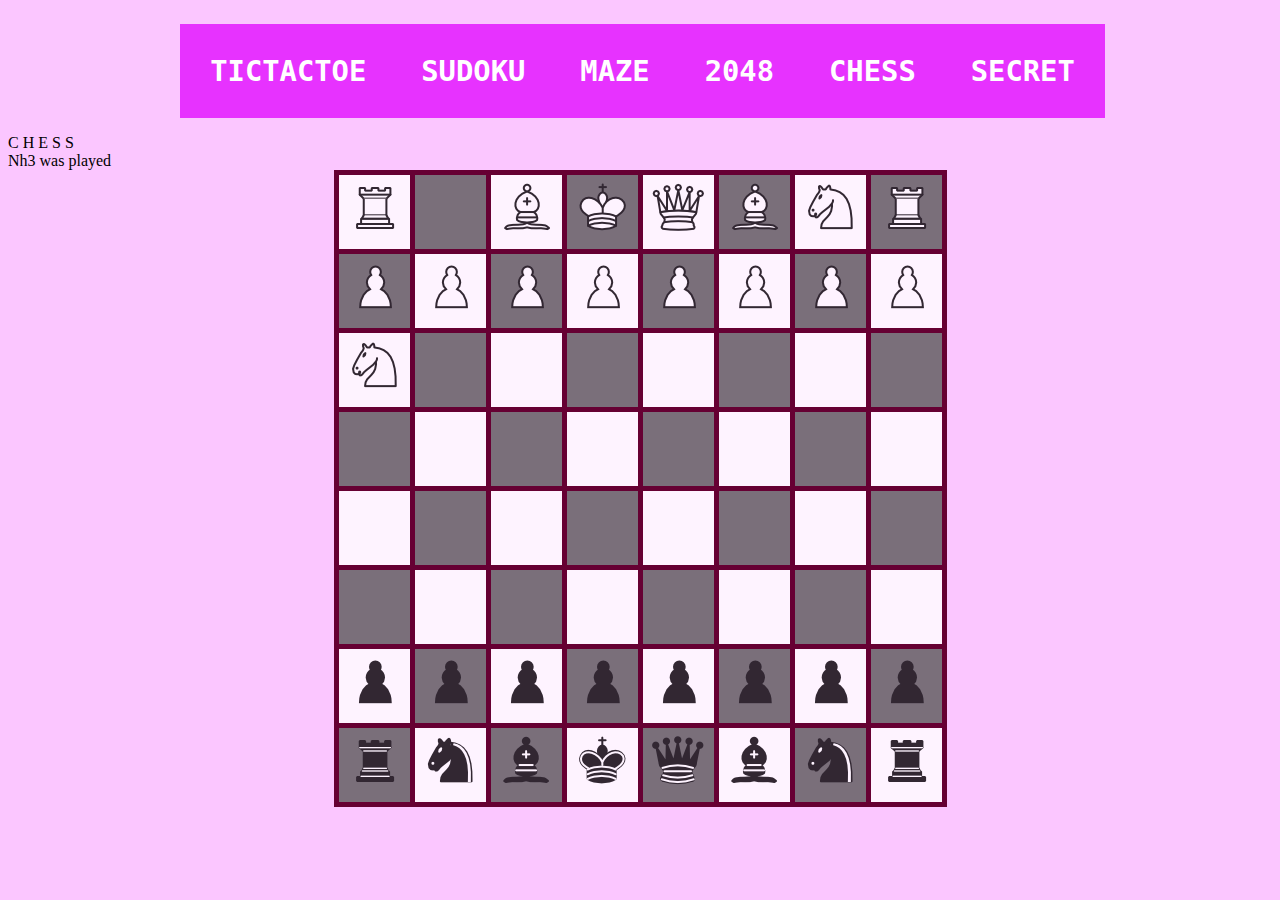
==== Chess.html @ 19072c99 "Hey!" ====
<!DOCTYPE html>
<html lang="en">
<head>
    <meta charset="UTF-8">
    <meta http-equiv="X-UA-Compatible" content="IE=edge">
    <meta name="viewport" content="width=device-width, initial-scale=1.0">
    <title>Chess</title>
</head>
<body onload="ChessMain()">
    <link href="index.css" rel="stylesheet"></link>
    <link href="Chess.css" rel="stylesheet"></link>
    <ul class="menubar">
        <li class="menuitem"><a href="Tictactoe.html">Tictactoe</a></li>
        <li class="menuitem"><a href="Sudoku.html">Sudoku</a></li>
        <li class="menuitem"><a href="Maze.html">Maze</a></li>
        <li class="menuitem"><a href="My2048.html">2048</a></li>
        <li class="menuitem"><a href="Chess.html">Chess</a></li>
        <li class="menuitem"><a href="Secret.html">Secret</a></li>
    </ul>
    <div id="welcome">C H E S S</div>
    <div id="label">Click on the corresponding piece to move. Press U to undo and R to redo.</div>
    <table class="board">
        <tr>
            <td id="td00" class="matrix"><img id="img00"></td>
            <td id="td01" class="matrix"><img id="img01"></td>
            <td id="td02" class="matrix"><img id="img02"></td>
            <td id="td03" class="matrix"><img id="img03"></td>
            <td id="td04" class="matrix"><img id="img04"></td>
            <td id="td05" class="matrix"><img id="img05"></td>
            <td id="td06" class="matrix"><img id="img06"></td>
            <td id="td07" class="matrix"><img id="img07"></td>
        </tr>
        <tr>
            <td id="td10" class="matrix"><img id="img10"></td>
            <td id="td11" class="matrix"><img id="img11"></td>
            <td id="td12" class="matrix"><img id="img12"></td>
            <td id="td13" class="matrix"><img id="img13"></td>
            <td id="td14" class="matrix"><img id="img14"></td>
            <td id="td15" class="matrix"><img id="img15"></td>
            <td id="td16" class="matrix"><img id="img16"></td>
            <td id="td17" class="matrix"><img id="img17"></td>
        </tr>
        <tr>
            <td id="td20" class="matrix"><img id="img20"></td>
            <td id="td21" class="matrix"><img id="img21"></td>
            <td id="td22" class="matrix"><img id="img22"></td>
            <td id="td23" class="matrix"><img id="img23"></td>
            <td id="td24" class="matrix"><img id="img24"></td>
            <td id="td25" class="matrix"><img id="img25"></td>
            <td id="td26" class="matrix"><img id="img26"></td>
            <td id="td27" class="matrix"><img id="img27"></td>
        </tr>
        <tr>
            <td id="td30" class="matrix"><img id="img30"></td>
            <td id="td31" class="matrix"><img id="img31"></td>
            <td id="td32" class="matrix"><img id="img32"></td>
            <td id="td33" class="matrix"><img id="img33"></td>
            <td id="td34" class="matrix"><img id="img34"></td>
            <td id="td35" class="matrix"><img id="img35"></td>
            <td id="td36" class="matrix"><img id="img36"></td>
            <td id="td37" class="matrix"><img id="img37"></td>
        </tr>
        <tr>
            <td id="td40" class="matrix"><img id="img40"></td>
            <td id="td41" class="matrix"><img id="img41"></td>
            <td id="td42" class="matrix"><img id="img42"></td>
            <td id="td43" class="matrix"><img id="img43"></td>
            <td id="td44" class="matrix"><img id="img44"></td>
            <td id="td45" class="matrix"><img id="img45"></td>
            <td id="td46" class="matrix"><img id="img46"></td>
            <td id="td47" class="matrix"><img id="img47"></td>
        </tr>
        <tr>
            <td id="td50" class="matrix"><img id="img50"></td>
            <td id="td51" class="matrix"><img id="img51"></td>
            <td id="td52" class="matrix"><img id="img52"></td>
            <td id="td53" class="matrix"><img id="img53"></td>
            <td id="td54" class="matrix"><img id="img54"></td>
            <td id="td55" class="matrix"><img id="img55"></td>
            <td id="td56" class="matrix"><img id="img56"></td>
            <td id="td57" class="matrix"><img id="img57"></td>
        </tr>
        <tr>
            <td id="td60" class="matrix"><img id="img60"></td>
            <td id="td61" class="matrix"><img id="img61"></td>
            <td id="td62" class="matrix"><img id="img62"></td>
            <td id="td63" class="matrix"><img id="img63"></td>
            <td id="td64" class="matrix"><img id="img64"></td>
            <td id="td65" class="matrix"><img id="img65"></td>
            <td id="td66" class="matrix"><img id="img66"></td>
            <td id="td67" class="matrix"><img id="img67"></td>
        </tr>
        <tr>
            <td id="td70" class="matrix"><img id="img70"></td>
            <td id="td71" class="matrix"><img id="img71"></td>
            <td id="td72" class="matrix"><img id="img72"></td>
            <td id="td73" class="matrix"><img id="img73"></td>
            <td id="td74" class="matrix"><img id="img74"></td>
            <td id="td75" class="matrix"><img id="img75"></td>
            <td id="td76" class="matrix"><img id="img76"></td>
            <td id="td77" class="matrix"><img id="img77"></td>
        </tr>
    </table>
    <script src="Chess.js"></script>
</body>
</html>
---- index.css ----
.menubar
{
    display:flex;
    justify-content:center;
    padding:0px;
}
.menuitem
{
    text-transform:uppercase;
    display:inline;
    margin-right:-5px;
    font-size:1.8rem;
    font-family:monospace;
    font-weight:bolder;
    padding:30px;
    background:rgb(231, 50, 255);
    color:rgb(255, 255, 255);
    cursor:pointer;
    transition:all 0.3s;
}
.menuitem:hover
{
    background:rgb(205, 1, 228);
}
a
{
    text-decoration:none;
    color:white;
}
#welcome-text
{
    display:flex;
    justify-content:center;
    align-items:center;
    text-transform:uppercase;
    font-weight:bolder;
    font-family:monospace;
    font-size:5rem;
    color:rgb(238,238,110);
    /* -webkit-text-stroke:5px rgb(231, 50, 255); */
    letter-spacing:5px;
    text-shadow:5px 0 rgb(231, 50, 255), -5px 0 rgb(231, 50, 255), 0 5px rgb(231, 50, 255), 0 -5px rgb(231, 50, 255), 5px 5px rgb(231, 50, 255), -5px -5px rgb(231, 50, 255), 5px -5px rgb(231, 50, 255), -5px 5px rgb(231, 50, 255);
    height:450px;
}
body
{
    background:rgb(251, 198, 255);
}
---- Chess.css ----
.welcome
{
    display:flex;
    justify-content:center;
    align-items:center;
    text-align:center;
    height:120px;
    font-size:5.4rem;
    font-family:monospace;
}
.label
{
    /* display:flex; */
    justify-content:center;
    align-items:center;
    text-align:center;
    height:60px;
    font-size:1.2rem;
    font-family:monospace;
}
.matrix
{
    text-align:center;
    justify-content:center;
    align-items:center;
    height:72px;
    width:69px;
    border-width:5px;
    border-style:solid;
    border-color:rgb(102,0,51);
    cursor:pointer;
    /* padding:5px;
    background-clip:content-box; */
    font-size:2.7rem;
    font-family:monospace;
    font-weight:bolder;
    opacity:0.8;
}
.matrix:hover
{
    opacity:1;
}
.board
{
    display:flex;
    border-collapse:collapse;
    justify-content:center;
    align-items:center;
    /* height:100vh; */
}
body
{
    align-content:center;
}
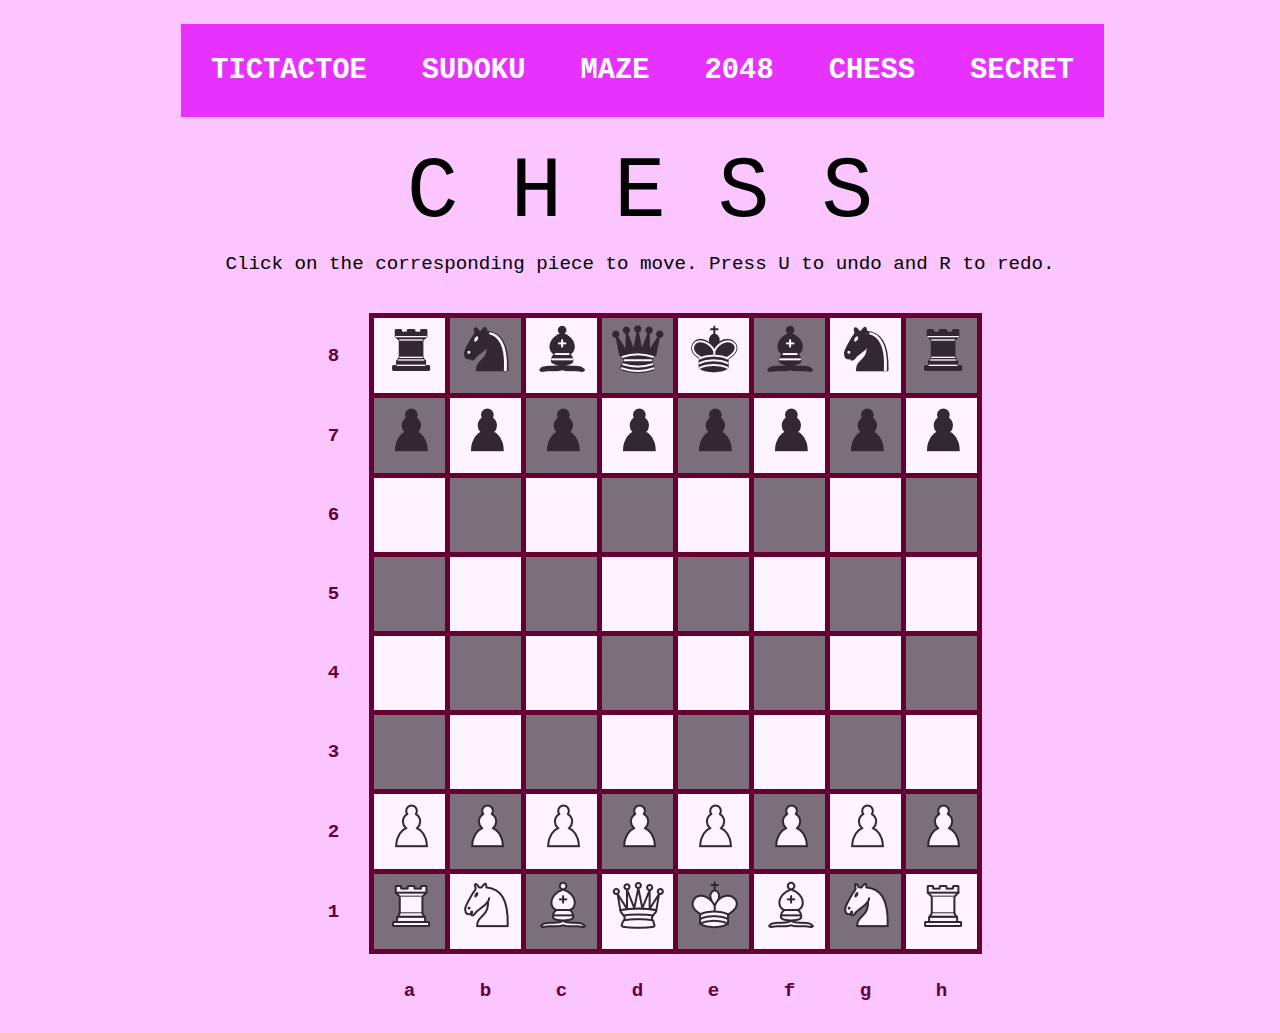
==== commit baedd2a3: "Hey!" ====
--- a/Chess.html
+++ b/Chess.html
@@ -21,6 +21,7 @@
     <div id="label">Click on the corresponding piece to move. Press U to undo and R to redo.</div>
     <table class="board">
         <tr>
+            <td id="number0" class="label"></td>
             <td id="td00" class="matrix"><img id="img00"></td>
             <td id="td01" class="matrix"><img id="img01"></td>
             <td id="td02" class="matrix"><img id="img02"></td>
@@ -31,6 +32,7 @@
             <td id="td07" class="matrix"><img id="img07"></td>
         </tr>
         <tr>
+            <td id="number1" class="label"></td>
             <td id="td10" class="matrix"><img id="img10"></td>
             <td id="td11" class="matrix"><img id="img11"></td>
             <td id="td12" class="matrix"><img id="img12"></td>
@@ -41,6 +43,7 @@
             <td id="td17" class="matrix"><img id="img17"></td>
         </tr>
         <tr>
+            <td id="number2" class="label"></td>
             <td id="td20" class="matrix"><img id="img20"></td>
             <td id="td21" class="matrix"><img id="img21"></td>
             <td id="td22" class="matrix"><img id="img22"></td>
@@ -51,6 +54,7 @@
             <td id="td27" class="matrix"><img id="img27"></td>
         </tr>
         <tr>
+            <td id="number3" class="label"></td>
             <td id="td30" class="matrix"><img id="img30"></td>
             <td id="td31" class="matrix"><img id="img31"></td>
             <td id="td32" class="matrix"><img id="img32"></td>
@@ -61,6 +65,7 @@
             <td id="td37" class="matrix"><img id="img37"></td>
         </tr>
         <tr>
+            <td id="number4" class="label"></td>
             <td id="td40" class="matrix"><img id="img40"></td>
             <td id="td41" class="matrix"><img id="img41"></td>
             <td id="td42" class="matrix"><img id="img42"></td>
@@ -71,6 +76,7 @@
             <td id="td47" class="matrix"><img id="img47"></td>
         </tr>
         <tr>
+            <td id="number5" class="label"></td>
             <td id="td50" class="matrix"><img id="img50"></td>
             <td id="td51" class="matrix"><img id="img51"></td>
             <td id="td52" class="matrix"><img id="img52"></td>
@@ -81,6 +87,7 @@
             <td id="td57" class="matrix"><img id="img57"></td>
         </tr>
         <tr>
+            <td id="number6" class="label"></td>
             <td id="td60" class="matrix"><img id="img60"></td>
             <td id="td61" class="matrix"><img id="img61"></td>
             <td id="td62" class="matrix"><img id="img62"></td>
@@ -91,6 +98,7 @@
             <td id="td67" class="matrix"><img id="img67"></td>
         </tr>
         <tr>
+            <td id="number7" class="label"></td>
             <td id="td70" class="matrix"><img id="img70"></td>
             <td id="td71" class="matrix"><img id="img71"></td>
             <td id="td72" class="matrix"><img id="img72"></td>
@@ -100,6 +108,17 @@
             <td id="td76" class="matrix"><img id="img76"></td>
             <td id="td77" class="matrix"><img id="img77"></td>
         </tr>
+        <tr>
+            <td></td>
+            <td id="letter0" class="label"></td>
+            <td id="letter1" class="label"></td>
+            <td id="letter2" class="label"></td>
+            <td id="letter3" class="label"></td>
+            <td id="letter4" class="label"></td>
+            <td id="letter5" class="label"></td>
+            <td id="letter6" class="label"></td>
+            <td id="letter7" class="label"></td>
+        </tr>
     </table>
     <script src="Chess.js"></script>
 </body>
--- a/Chess.css
+++ b/Chess.css
@@ -1,4 +1,4 @@
-.welcome
+#welcome
 {
     display:flex;
     justify-content:center;
@@ -8,7 +8,7 @@
     font-size:5.4rem;
     font-family:monospace;
 }
-.label
+#label
 {
     /* display:flex; */
     justify-content:center;
@@ -17,6 +17,18 @@
     height:60px;
     font-size:1.2rem;
     font-family:monospace;
+}
+.label
+{
+    justify-content:center;
+    align-items:center;
+    text-align:center;
+    width:69px;
+    height:72px;
+    font-size:1.2rem;
+    font-family:monospace;
+    font-weight:bold;
+    color:rgb(102,0,51);
 }
 .matrix
 {
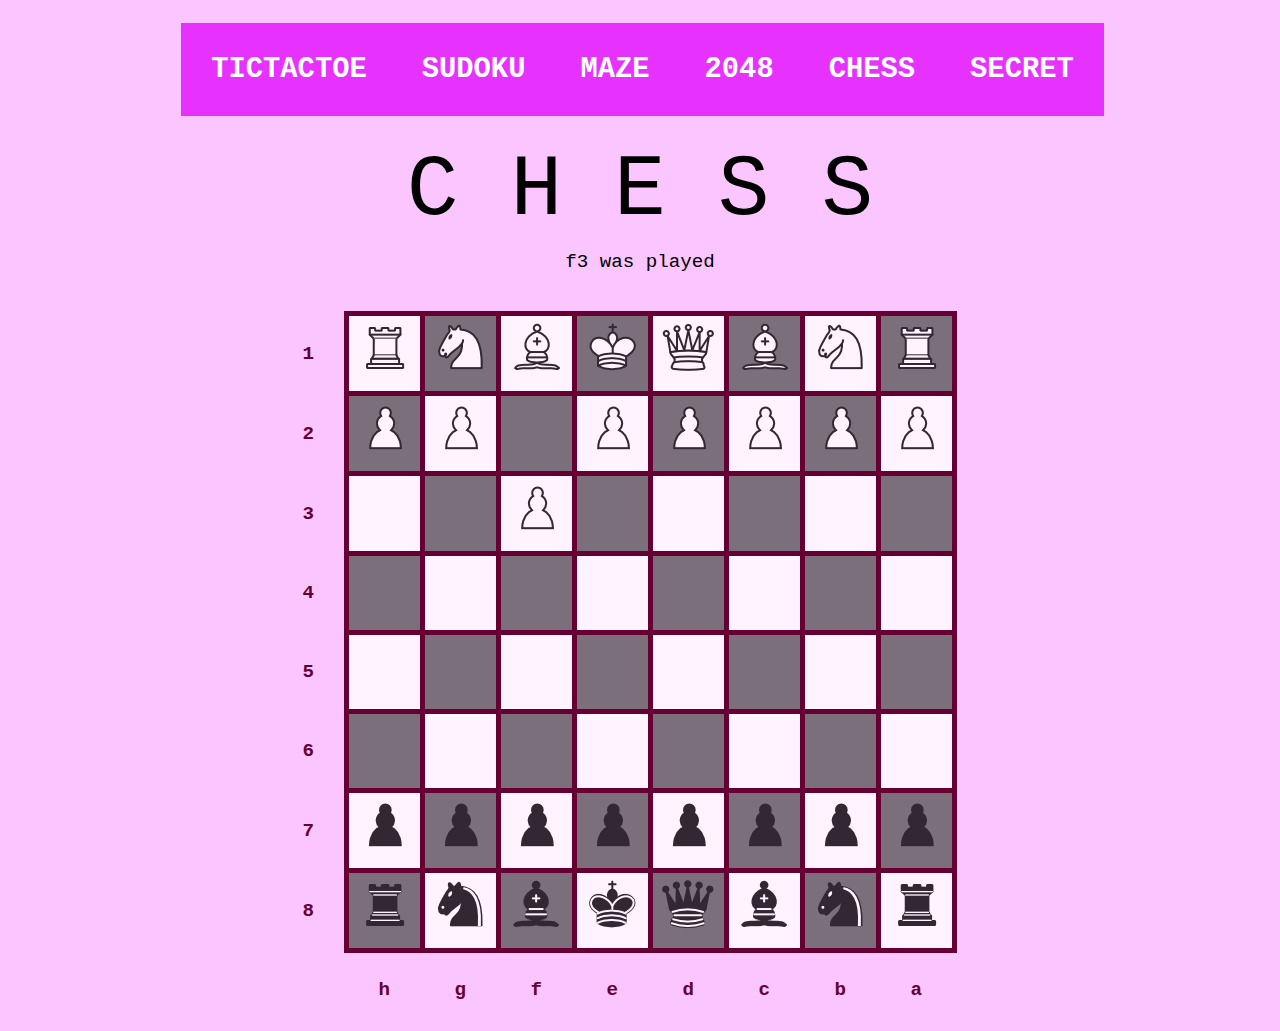
==== commit 84bab4f1: "Hey!" ====
--- a/Chess.html
+++ b/Chess.html
@@ -9,14 +9,14 @@
 <body onload="ChessMain()">
     <link href="index.css" rel="stylesheet"></link>
     <link href="Chess.css" rel="stylesheet"></link>
-    <ul class="menubar">
-        <li class="menuitem"><a href="Tictactoe.html">Tictactoe</a></li>
-        <li class="menuitem"><a href="Sudoku.html">Sudoku</a></li>
-        <li class="menuitem"><a href="Maze.html">Maze</a></li>
-        <li class="menuitem"><a href="My2048.html">2048</a></li>
-        <li class="menuitem"><a href="Chess.html">Chess</a></li>
-        <li class="menuitem"><a href="Secret.html">Secret</a></li>
-    </ul>
+    <div class="menubar">
+        <button class="menuitem" onclick="location.href='Tictactoe.html'">Tictactoe</button>
+        <button class="menuitem" onclick="location.href='Sudoku.html'">Sudoku</button>
+        <button class="menuitem" onclick="location.href='Maze.html'">Maze</button>
+        <button class="menuitem" onclick="location.href='My2048.html'">2048</button>
+        <button class="menuitem" onclick="location.href='Chess.html'">Chess</button>
+        <button class="menuitem" onclick="location.href='Secret.html'">Secret</button>
+    </div>
     <div id="welcome">C H E S S</div>
     <div id="label">Click on the corresponding piece to move. Press U to undo and R to redo.</div>
     <table class="board">
--- a/index.css
+++ b/index.css
@@ -2,7 +2,7 @@
 {
     display:flex;
     justify-content:center;
-    padding:0px;
+    padding:15px;
 }
 .menuitem
 {
@@ -13,6 +13,7 @@
     font-family:monospace;
     font-weight:bolder;
     padding:30px;
+    border:none;
     background:rgb(231, 50, 255);
     color:rgb(255, 255, 255);
     cursor:pointer;
@@ -22,16 +23,31 @@
 {
     background:rgb(205, 1, 228);
 }
+.menuitem:active
+{
+    background:rgb(171, 29, 190);
+    transition:all 0.1s;
+}
 a
 {
     text-decoration:none;
     color:white;
+}
+#label
+{
+    justify-content:center;
+    align-items:center;
+    text-align:center;
+    height:60px;
+    font-size:1.2rem;
+    font-family:monospace;
 }
 #welcome-text
 {
     display:flex;
     justify-content:center;
     align-items:center;
+    text-align:center;
     text-transform:uppercase;
     font-weight:bolder;
     font-family:monospace;
--- a/Chess.css
+++ b/Chess.css
@@ -59,6 +59,7 @@
     justify-content:center;
     align-items:center;
     /* height:100vh; */
+    width:96%;
 }
 body
 {
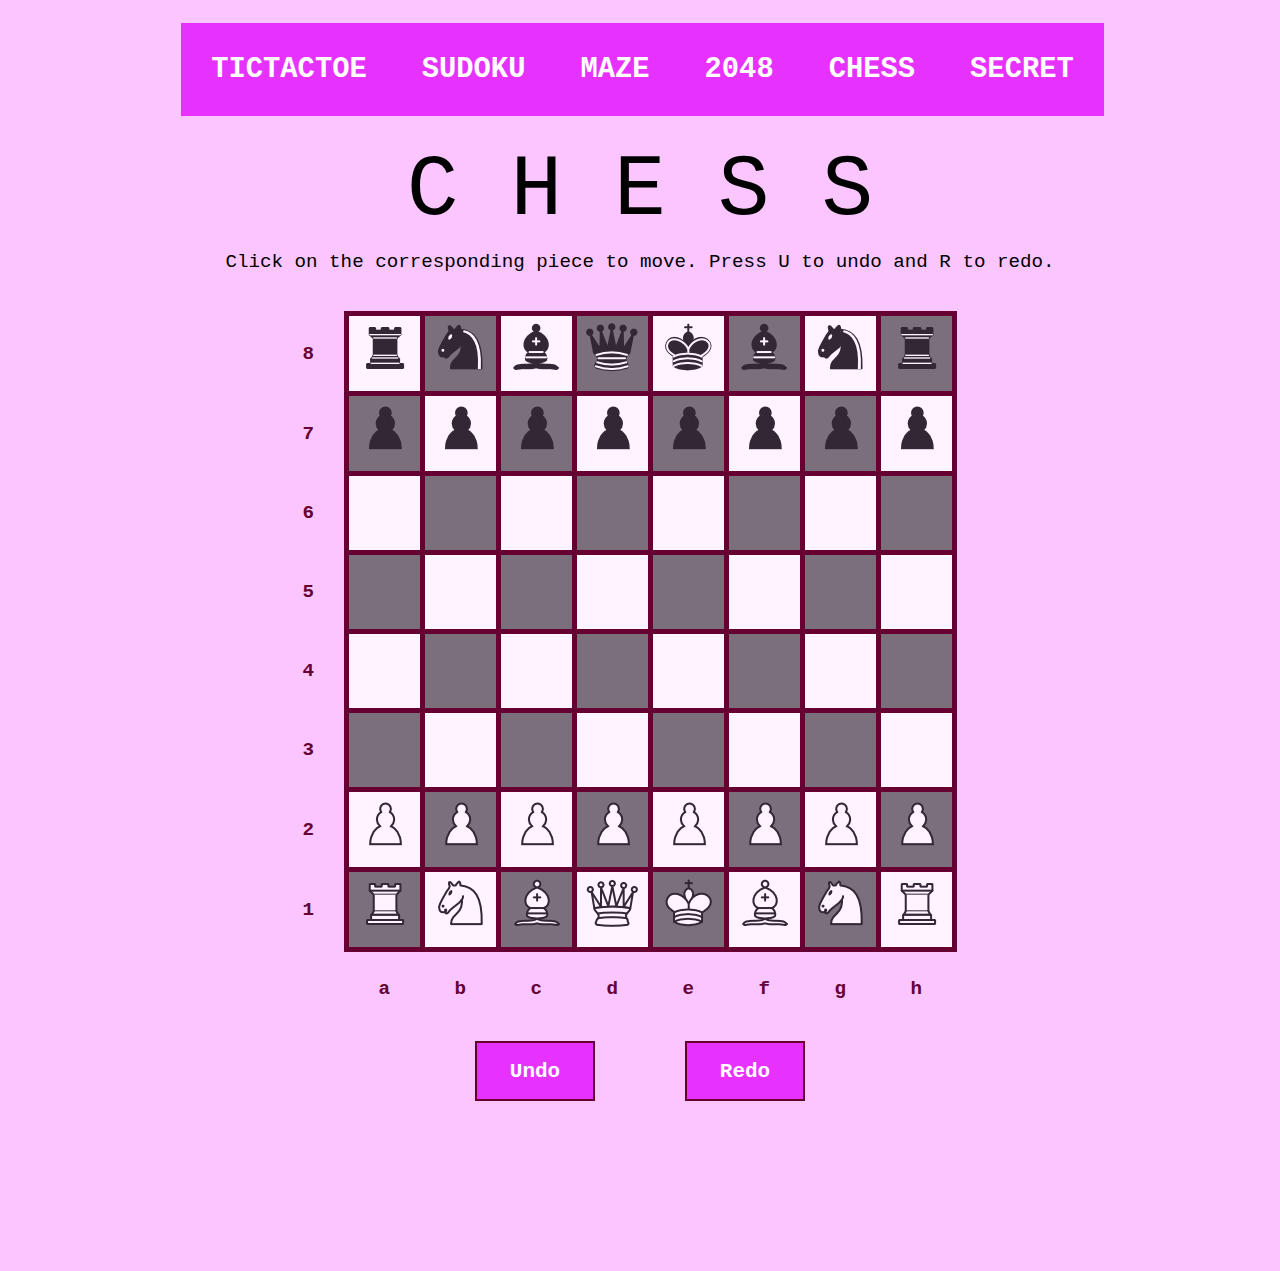
==== commit 796a17fe: "Hey!" ====
--- a/Chess.html
+++ b/Chess.html
@@ -19,7 +19,7 @@
     </div>
     <div id="welcome">C H E S S</div>
     <div id="label">Click on the corresponding piece to move. Press U to undo and R to redo.</div>
-    <table class="board">
+    <table id="board">
         <tr>
             <td id="number0" class="label"></td>
             <td id="td00" class="matrix"><img id="img00"></td>
@@ -120,6 +120,19 @@
             <td id="letter7" class="label"></td>
         </tr>
     </table>
+    <div id="optiongroup">
+        <button id="undo" class="option" type="button">Undo</button>
+        <div class="minispace"></div>
+        <button id="redo" class="option" type="button">Redo</button>
+    </div>
+    <table id="promo">
+        <tr>
+            <td id="bishop" class="promochoose"><img id="bishopi"></td>
+            <td id="knight" class="promochoose"><img id="knighti"></td>
+            <td id="rook" class="promochoose"><img id="rooki"></td>
+            <td id="queen" class="promochoose"><img id="queeni"></td>
+        </tr>
+    </table>
     <script src="Chess.js"></script>
 </body>
 </html>--- a/Chess.css
+++ b/Chess.css
@@ -50,9 +50,15 @@
 }
 .matrix:hover
 {
+    opacity:0.9;
+    transition:all 0.1s;
+}
+.matrix:active
+{
     opacity:1;
+    transition:all 0.1s;
 }
-.board
+#board
 {
     display:flex;
     border-collapse:collapse;
@@ -61,6 +67,89 @@
     /* height:100vh; */
     width:96%;
 }
+.whitebox
+{
+    background-color:rgb(255,255,255);
+}
+.blackbox
+{
+    background-color:rgb(90,90,90);
+}
+.minispace
+{
+    width:90px;
+    display:block;
+}
+.option
+{
+    display:flex;
+    text-align:center;
+    justify-content:center;
+    align-items:center;
+    height:60px;
+    width:120px;
+    background:rgb(231, 50, 255);
+    color:rgb(255, 255, 255);
+    border-style:solid;
+    border-color:rgb(102,0,51);
+    cursor:pointer;
+    font-size:21px;
+    font-family:monospace;
+    font-weight:bolder;
+}
+.option:hover
+{
+    background:rgb(205, 1, 228);
+    transition:all 0.1s;
+}
+.option:active
+{
+    background:rgb(171, 29, 190);
+    transition:all 0.1s;
+}
+#optiongroup
+{
+    display:flex;
+    justify-content:center;
+    align-items:center;
+    height:90px;
+}
+#promo
+{
+    display:flex;
+    border-collapse:collapse;
+    justify-content:center;
+    align-items:center;
+    height:150px;
+    visibility:hidden;
+}
+.promochoose
+{
+    text-align:center;
+    justify-content:center;
+    align-items:center;
+    height:72px;
+    width:69px;
+    border-width:5px;
+    border-style:solid;
+    border-color:rgb(102,0,51);
+    cursor:pointer;
+    font-size:2.7rem;
+    font-family:monospace;
+    font-weight:bolder;
+    opacity:0.8;
+    background-color:rgba(233, 233, 233, 1);
+}
+.promochoose:hover
+{
+    background-color:rgb(250, 180, 255);
+    transition:all 0.1s;
+}
+.promochoose:active
+{
+    background-color:rgb(236, 137, 249);
+    transition:all 0.1s;
+}
 body
 {
     align-content:center;
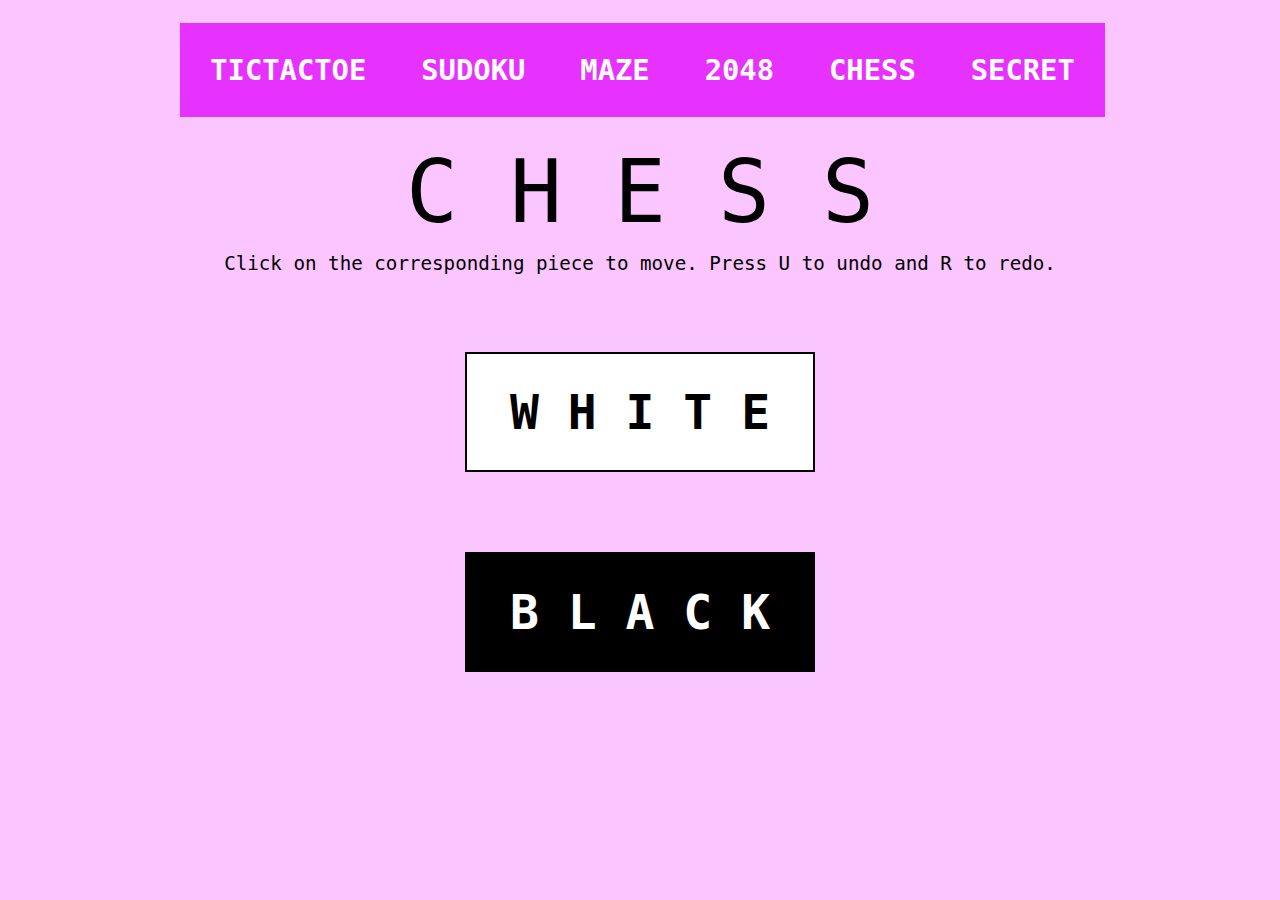
==== commit d39417fb: "Hey!" ====
--- a/Chess.html
+++ b/Chess.html
@@ -19,6 +19,14 @@
     </div>
     <div id="welcome">C H E S S</div>
     <div id="label">Click on the corresponding piece to move. Press U to undo and R to redo.</div>
+    <div id="done">
+        <div class="sidechoose">
+            <button id="white" class="side" type="button">W h i t e</button>
+        </div>
+        <div class="sidechoose">
+            <button id="black" class="side" type="button">B l a c k</button>
+        </div>
+    </div>
     <table id="board">
         <tr>
             <td id="number0" class="label"></td>
--- a/Chess.css
+++ b/Chess.css
@@ -29,6 +29,64 @@
     font-family:monospace;
     font-weight:bold;
     color:rgb(102,0,51);
+}
+.sidechoose
+{
+    display:flex;
+    justify-content:center;
+    align-items:center;
+    height:200px;
+}
+.side
+{
+    text-transform:uppercase;
+    display:flex;
+    text-align:center;
+    justify-content:center;
+    align-items:center;
+    height:120px;
+    width:350px;
+    border-style:solid;
+    border-color:rgb(0, 0, 0);
+    cursor:pointer;
+    font-size:3rem;
+    font-family:monospace;
+    font-weight:bolder;
+}
+.side:hover
+{
+    transition:all 0.1s;
+}
+.side:active
+{
+    transition:all 0.1s;
+}
+#white
+{
+    cursor:pointer;
+    color:rgb(0, 0, 0);
+    background-color:rgb(255, 255, 255);
+}
+#white:hover
+{
+    background-color:rgb(225,225,225);
+}
+#white:active
+{
+    background-color:rgb(255, 255, 255);
+}
+#black
+{
+    color:rgb(255, 255, 255);
+    background-color:rgb(0, 0, 0);
+}
+#black:hover
+{
+    background-color:rgb(60,60,60);
+}
+#black:active
+{
+    background-color:rgb(0, 0, 0);
 }
 .matrix
 {
@@ -113,6 +171,7 @@
     justify-content:center;
     align-items:center;
     height:90px;
+    visibility:hidden;
 }
 #promo
 {
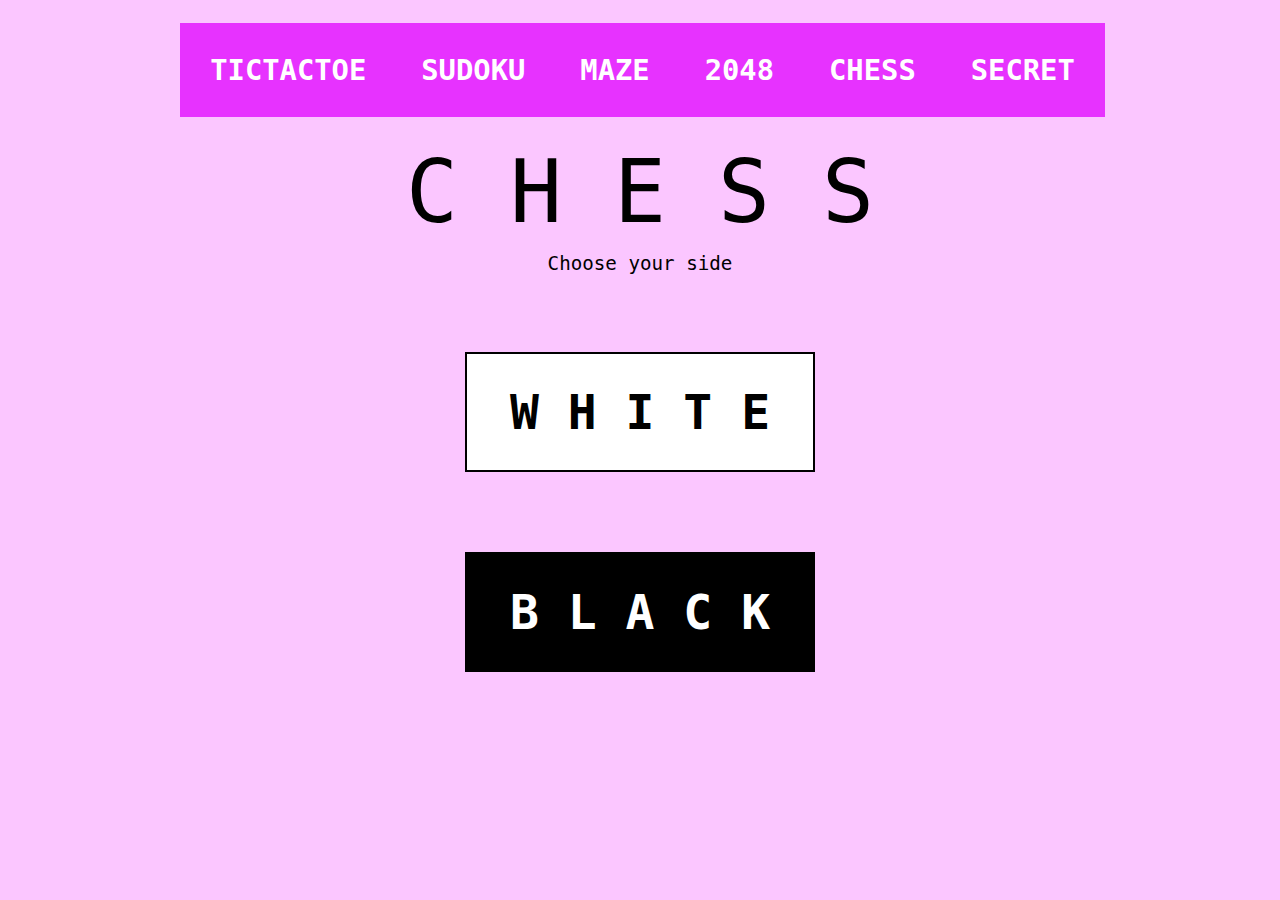
==== commit abebab7c: "Hey!" ====
--- a/Chess.html
+++ b/Chess.html
@@ -18,7 +18,7 @@
         <button class="menuitem" onclick="location.href='Secret.html'">Secret</button>
     </div>
     <div id="welcome">C H E S S</div>
-    <div id="label">Click on the corresponding piece to move. Press U to undo and R to redo.</div>
+    <div id="label">Choose your side</div>
     <div id="done">
         <div class="sidechoose">
             <button id="white" class="side" type="button">W h i t e</button>
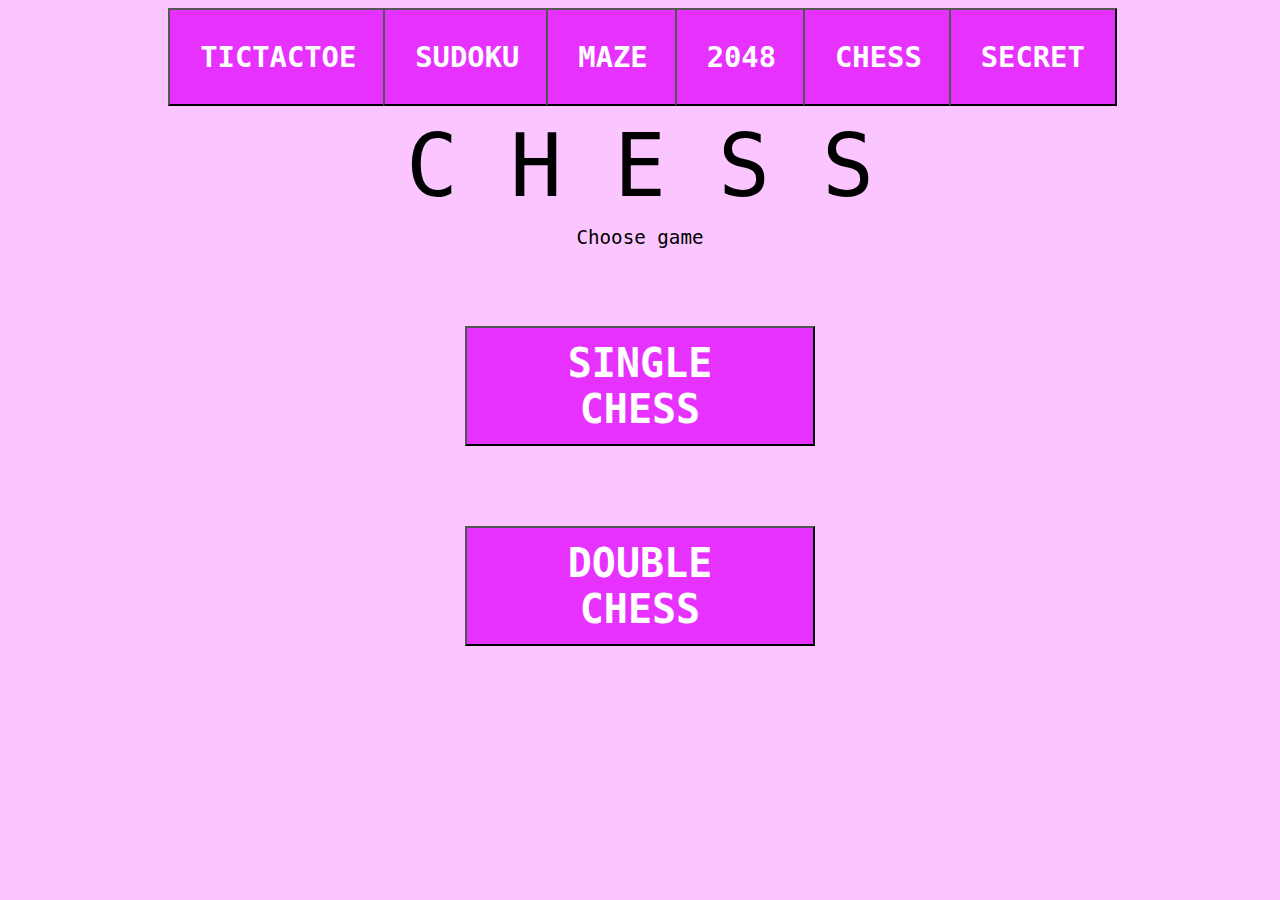
==== commit f4b79f65: "Hey!" ====
--- a/Chess.html
+++ b/Chess.html
@@ -18,8 +18,16 @@
         <button class="menuitem" onclick="location.href='Secret.html'">Secret</button>
     </div>
     <div id="welcome">C H E S S</div>
-    <div id="label">Choose your side</div>
-    <div id="done">
+    <div id="label">Choose game</div>
+    <div id="chesstype">
+        <div class="sidechoose">
+            <button id="single" class="playtype" type="button">Single Chess</button>
+        </div>
+        <div class="sidechoose">
+            <button id="double" class="playtype" type="button">Double Chess</button>
+        </div>
+    </div>
+    <div id="sidetype">
         <div class="sidechoose">
             <button id="white" class="side" type="button">W h i t e</button>
         </div>
@@ -27,107 +35,10 @@
             <button id="black" class="side" type="button">B l a c k</button>
         </div>
     </div>
-    <table id="board">
-        <tr>
-            <td id="number0" class="label"></td>
-            <td id="td00" class="matrix"><img id="img00"></td>
-            <td id="td01" class="matrix"><img id="img01"></td>
-            <td id="td02" class="matrix"><img id="img02"></td>
-            <td id="td03" class="matrix"><img id="img03"></td>
-            <td id="td04" class="matrix"><img id="img04"></td>
-            <td id="td05" class="matrix"><img id="img05"></td>
-            <td id="td06" class="matrix"><img id="img06"></td>
-            <td id="td07" class="matrix"><img id="img07"></td>
-        </tr>
-        <tr>
-            <td id="number1" class="label"></td>
-            <td id="td10" class="matrix"><img id="img10"></td>
-            <td id="td11" class="matrix"><img id="img11"></td>
-            <td id="td12" class="matrix"><img id="img12"></td>
-            <td id="td13" class="matrix"><img id="img13"></td>
-            <td id="td14" class="matrix"><img id="img14"></td>
-            <td id="td15" class="matrix"><img id="img15"></td>
-            <td id="td16" class="matrix"><img id="img16"></td>
-            <td id="td17" class="matrix"><img id="img17"></td>
-        </tr>
-        <tr>
-            <td id="number2" class="label"></td>
-            <td id="td20" class="matrix"><img id="img20"></td>
-            <td id="td21" class="matrix"><img id="img21"></td>
-            <td id="td22" class="matrix"><img id="img22"></td>
-            <td id="td23" class="matrix"><img id="img23"></td>
-            <td id="td24" class="matrix"><img id="img24"></td>
-            <td id="td25" class="matrix"><img id="img25"></td>
-            <td id="td26" class="matrix"><img id="img26"></td>
-            <td id="td27" class="matrix"><img id="img27"></td>
-        </tr>
-        <tr>
-            <td id="number3" class="label"></td>
-            <td id="td30" class="matrix"><img id="img30"></td>
-            <td id="td31" class="matrix"><img id="img31"></td>
-            <td id="td32" class="matrix"><img id="img32"></td>
-            <td id="td33" class="matrix"><img id="img33"></td>
-            <td id="td34" class="matrix"><img id="img34"></td>
-            <td id="td35" class="matrix"><img id="img35"></td>
-            <td id="td36" class="matrix"><img id="img36"></td>
-            <td id="td37" class="matrix"><img id="img37"></td>
-        </tr>
-        <tr>
-            <td id="number4" class="label"></td>
-            <td id="td40" class="matrix"><img id="img40"></td>
-            <td id="td41" class="matrix"><img id="img41"></td>
-            <td id="td42" class="matrix"><img id="img42"></td>
-            <td id="td43" class="matrix"><img id="img43"></td>
-            <td id="td44" class="matrix"><img id="img44"></td>
-            <td id="td45" class="matrix"><img id="img45"></td>
-            <td id="td46" class="matrix"><img id="img46"></td>
-            <td id="td47" class="matrix"><img id="img47"></td>
-        </tr>
-        <tr>
-            <td id="number5" class="label"></td>
-            <td id="td50" class="matrix"><img id="img50"></td>
-            <td id="td51" class="matrix"><img id="img51"></td>
-            <td id="td52" class="matrix"><img id="img52"></td>
-            <td id="td53" class="matrix"><img id="img53"></td>
-            <td id="td54" class="matrix"><img id="img54"></td>
-            <td id="td55" class="matrix"><img id="img55"></td>
-            <td id="td56" class="matrix"><img id="img56"></td>
-            <td id="td57" class="matrix"><img id="img57"></td>
-        </tr>
-        <tr>
-            <td id="number6" class="label"></td>
-            <td id="td60" class="matrix"><img id="img60"></td>
-            <td id="td61" class="matrix"><img id="img61"></td>
-            <td id="td62" class="matrix"><img id="img62"></td>
-            <td id="td63" class="matrix"><img id="img63"></td>
-            <td id="td64" class="matrix"><img id="img64"></td>
-            <td id="td65" class="matrix"><img id="img65"></td>
-            <td id="td66" class="matrix"><img id="img66"></td>
-            <td id="td67" class="matrix"><img id="img67"></td>
-        </tr>
-        <tr>
-            <td id="number7" class="label"></td>
-            <td id="td70" class="matrix"><img id="img70"></td>
-            <td id="td71" class="matrix"><img id="img71"></td>
-            <td id="td72" class="matrix"><img id="img72"></td>
-            <td id="td73" class="matrix"><img id="img73"></td>
-            <td id="td74" class="matrix"><img id="img74"></td>
-            <td id="td75" class="matrix"><img id="img75"></td>
-            <td id="td76" class="matrix"><img id="img76"></td>
-            <td id="td77" class="matrix"><img id="img77"></td>
-        </tr>
-        <tr>
-            <td></td>
-            <td id="letter0" class="label"></td>
-            <td id="letter1" class="label"></td>
-            <td id="letter2" class="label"></td>
-            <td id="letter3" class="label"></td>
-            <td id="letter4" class="label"></td>
-            <td id="letter5" class="label"></td>
-            <td id="letter6" class="label"></td>
-            <td id="letter7" class="label"></td>
-        </tr>
-    </table>
+    <!-- 
+    4+size*4
+    size*8
+     -->
     <div id="optiongroup">
         <button id="undo" class="option" type="button">Undo</button>
         <div class="minispace"></div>
--- a/index.css
+++ b/index.css
@@ -2,7 +2,7 @@
 {
     display:flex;
     justify-content:center;
-    padding:15px;
+    padding:0px;
 }
 .menuitem
 {
@@ -13,7 +13,6 @@
     font-family:monospace;
     font-weight:bolder;
     padding:30px;
-    border:none;
     background:rgb(231, 50, 255);
     color:rgb(255, 255, 255);
     cursor:pointer;
@@ -33,21 +32,11 @@
     text-decoration:none;
     color:white;
 }
-#label
-{
-    justify-content:center;
-    align-items:center;
-    text-align:center;
-    height:60px;
-    font-size:1.2rem;
-    font-family:monospace;
-}
 #welcome-text
 {
     display:flex;
     justify-content:center;
     align-items:center;
-    text-align:center;
     text-transform:uppercase;
     font-weight:bolder;
     font-family:monospace;
--- a/Chess.css
+++ b/Chess.css
@@ -23,29 +23,60 @@
     justify-content:center;
     align-items:center;
     text-align:center;
-    width:69px;
-    height:72px;
     font-size:1.2rem;
     font-family:monospace;
     font-weight:bold;
     color:rgb(102,0,51);
 }
-.sidechoose
-{
-    display:flex;
-    justify-content:center;
-    align-items:center;
-    height:200px;
-}
-.side
+.playtype
 {
     text-transform:uppercase;
     display:flex;
-    text-align:center;
-    justify-content:center;
-    align-items:center;
+    justify-content:center;
+    align-items:center;
+    text-align:center;
+    padding:0px;
+    font-size:2.5rem;
+    font-family:monospace;
+    font-weight:bolder;
+    padding:30px;
+    background:rgb(231, 50, 255);
+    color:rgb(255, 255, 255);
+    cursor:pointer;
+    transition:all 0.1s;
     height:120px;
     width:350px;
+}
+.playtype:hover
+{
+    background:rgb(205, 1, 228);
+}
+.playtype:active
+{
+    background:rgb(171, 29, 190);
+    transition:all 0.1s;
+}
+#sidetype
+{
+    visibility:hidden;
+    display:none;
+}
+.sidechoose
+{
+    display:flex;
+    justify-content:center;
+    align-items:center;
+    height:200px;
+}
+.side
+{
+    text-transform:uppercase;
+    display:flex;
+    text-align:center;
+    justify-content:center;
+    align-items:center;
+    height:120px;
+    width:350px;
     border-style:solid;
     border-color:rgb(0, 0, 0);
     cursor:pointer;
@@ -88,20 +119,22 @@
 {
     background-color:rgb(0, 0, 0);
 }
+img
+{
+    max-width:90%;
+}
 .matrix
 {
     text-align:center;
     justify-content:center;
     align-items:center;
-    height:72px;
-    width:69px;
     border-width:5px;
     border-style:solid;
     border-color:rgb(102,0,51);
     cursor:pointer;
     /* padding:5px;
     background-clip:content-box; */
-    font-size:2.7rem;
+    /* font-size:2.7rem; */
     font-family:monospace;
     font-weight:bolder;
     opacity:0.8;
@@ -122,8 +155,7 @@
     border-collapse:collapse;
     justify-content:center;
     align-items:center;
-    /* height:100vh; */
-    width:96%;
+    transform:translate(-25px);
 }
 .whitebox
 {
@@ -167,7 +199,8 @@
 }
 #optiongroup
 {
-    display:flex;
+    visibility:hidden;
+    display:none;
     justify-content:center;
     align-items:center;
     height:90px;
@@ -175,7 +208,8 @@
 }
 #promo
 {
-    display:flex;
+    visibility:hidden;
+    display:none;
     border-collapse:collapse;
     justify-content:center;
     align-items:center;
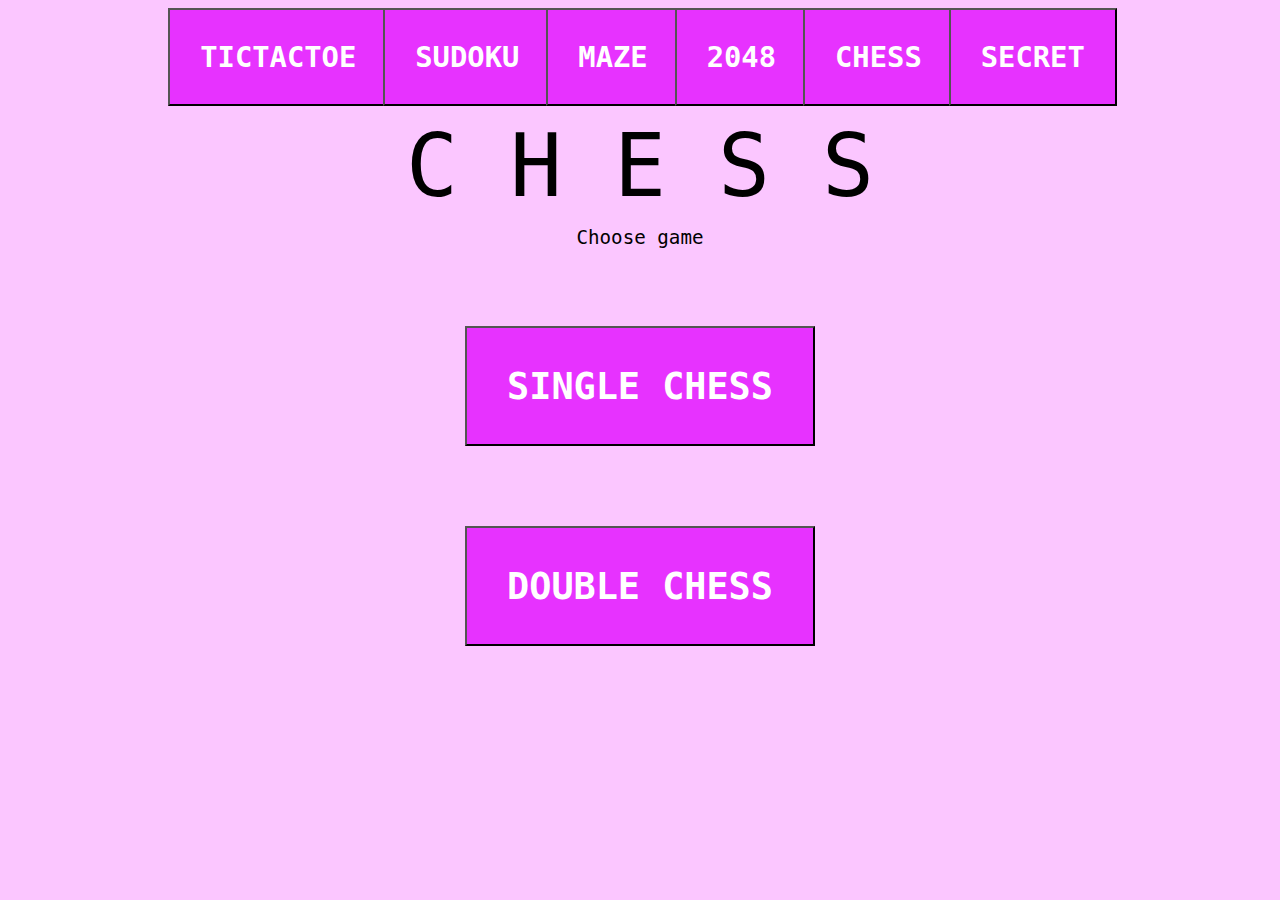
==== commit fbf50c08: "Hey!" ====
--- a/Chess.html
+++ b/Chess.html
@@ -35,10 +35,6 @@
             <button id="black" class="side" type="button">B l a c k</button>
         </div>
     </div>
-    <!-- 
-    4+size*4
-    size*8
-     -->
     <div id="optiongroup">
         <button id="undo" class="option" type="button">Undo</button>
         <div class="minispace"></div>
--- a/Chess.css
+++ b/Chess.css
@@ -36,7 +36,7 @@
     align-items:center;
     text-align:center;
     padding:0px;
-    font-size:2.5rem;
+    font-size:2.3rem;
     font-family:monospace;
     font-weight:bolder;
     padding:30px;
